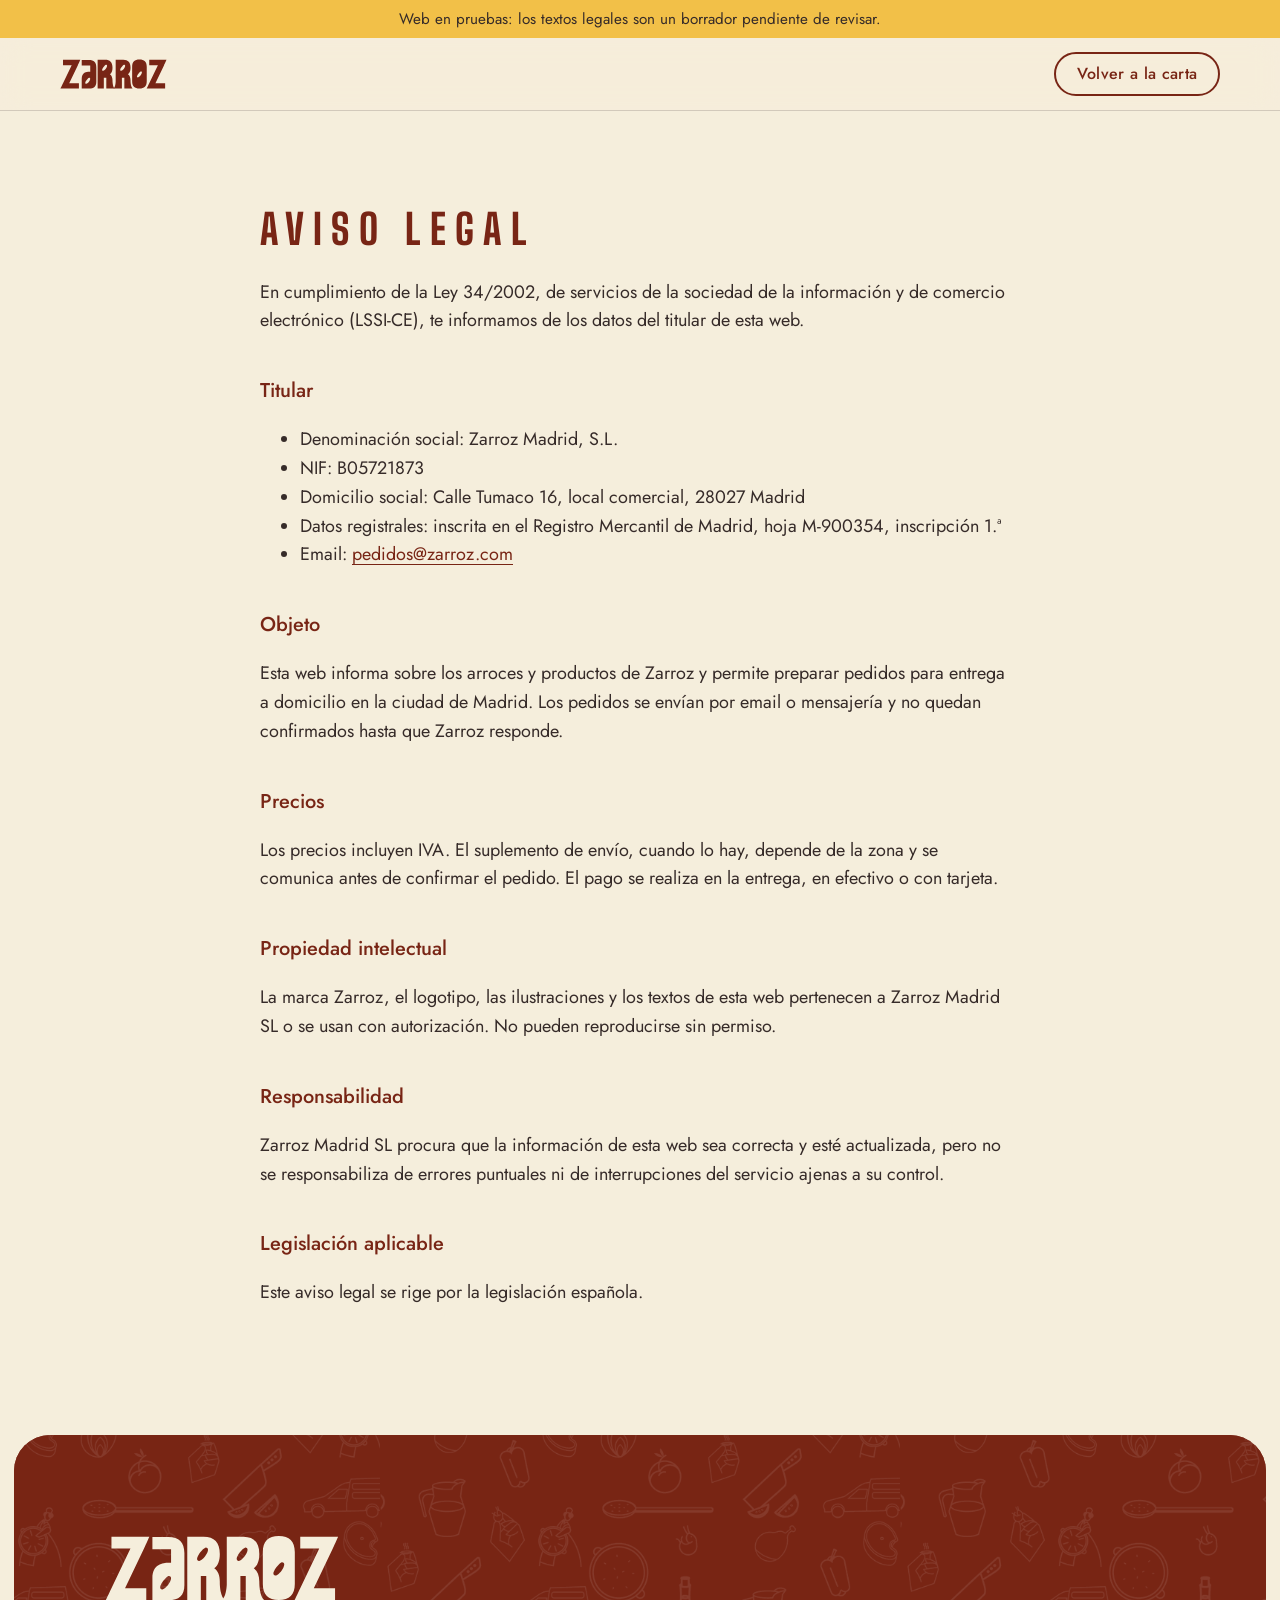
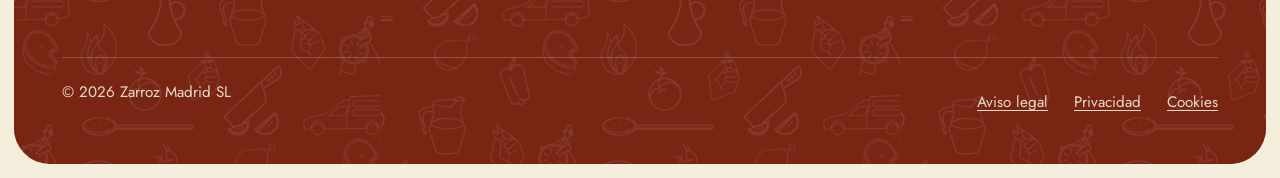
==== aviso-legal.html @ e6d09525 "Carta: pestañas en dos filas en el móvil y sugerencia de entrantes y vinos en el pedido Co-Authored-" ====
<!doctype html>
<html lang="es">
<head>
  <meta charset="utf-8">
  <meta name="viewport" content="width=device-width, initial-scale=1, viewport-fit=cover">
  <title>Aviso legal · Zarroz</title>
  <meta name="robots" content="noindex, nofollow">
  <link rel="icon" href="assets/img/favicon.svg" type="image/svg+xml">
  <link rel="stylesheet" href="assets/css/styles.css?v=67">
</head>
<body>
  <div class="aviso-pruebas" data-pruebas hidden>Web en pruebas: los textos legales son un borrador pendiente de revisar.</div>
  <header class="cabecera">
    <div class="contenedor cabecera__fila">
      <a class="cabecera__logo" href="index.html" aria-label="Zarroz, inicio"><img src="assets/img/logo-rojo.svg" alt="Zarroz" width="132" height="37"></a>
      <nav class="menu" aria-label="Principal"><a class="boton boton--borde" href="index.html#carta">Volver a la carta</a></nav>
    </div>
  </header>
  <main class="legal"><div class="contenedor">
    <h1 class="titulo">Aviso legal</h1>

    <p>En cumplimiento de la Ley 34/2002, de servicios de la sociedad de la información y de comercio electrónico (LSSI-CE), te informamos de los datos del titular de esta web.</p>
    <h2>Titular</h2>
    <ul>
      <li>Denominación social: Zarroz Madrid, S.L.</li>
      <li>NIF: B05721873</li>
      <li>Domicilio social: Calle Tumaco 16, local comercial, 28027 Madrid</li>
      <li>Datos registrales: inscrita en el Registro Mercantil de Madrid, hoja M-900354, inscripción 1.ª</li>
      <li>Email: <a href="mailto:pedidos@zarroz.com" data-email>pedidos@zarroz.com</a></li>
    </ul>
    <h2>Objeto</h2>
    <p>Esta web informa sobre los arroces y productos de Zarroz y permite preparar pedidos para entrega a domicilio en la ciudad de Madrid. Los pedidos se envían por email o mensajería y no quedan confirmados hasta que Zarroz responde.</p>
    <h2>Precios</h2>
    <p>Los precios incluyen IVA. El suplemento de envío, cuando lo hay, depende de la zona y se comunica antes de confirmar el pedido. El pago se realiza en la entrega, en efectivo o con tarjeta.</p>
    <h2>Propiedad intelectual</h2>
    <p>La marca Zarroz, el logotipo, las ilustraciones y los textos de esta web pertenecen a Zarroz Madrid SL o se usan con autorización. No pueden reproducirse sin permiso.</p>
    <h2>Responsabilidad</h2>
    <p>Zarroz Madrid SL procura que la información de esta web sea correcta y esté actualizada, pero no se responsabiliza de errores puntuales ni de interrupciones del servicio ajenas a su control.</p>
    <h2>Legislación aplicable</h2>
    <p>Este aviso legal se rige por la legislación española.</p>
  </div></main>
  <footer class="pie">
    <div class="contenedor">
      <img class="pie__logo" src="assets/img/logo-crema.svg" alt="Zarroz" width="240" height="66">
      <div class="pie__legal">
        <p>© <span data-anio>2026</span> Zarroz Madrid SL</p>
        <a href="aviso-legal.html">Aviso legal</a>
        <a href="privacidad.html">Privacidad</a>
        <a href="cookies.html">Cookies</a>
      </div>
    </div>
  </footer>
  <script src="assets/js/config.js?v=67"></script>
  <script src="assets/js/app.js?v=67"></script>
</body>
</html>
---- assets/css/styles.css ----
/* =========================================================
   ZARROZ · estilos
   Colores y tipografías según la guía de marca.
   ========================================================= */

/* Tipografías (gratuitas, licencia OFL, alojadas en la propia web).
   Cuando tengas licencia web de Guaro y Futura PT, sube los .woff2
   a /assets/fonts y cambia las variables --f-titulos y --f-texto. */
@font-face {
  font-family: "Jost";
  src: url("../fonts/jost-latin-400-normal.woff2") format("woff2");
  font-weight: 400; font-style: normal; font-display: swap;
}
@font-face {
  font-family: "Jost";
  src: url("../fonts/jost-latin-500-normal.woff2") format("woff2");
  font-weight: 500; font-style: normal; font-display: swap;
}
@font-face {
  font-family: "Big Shoulders Display";
  src: url("../fonts/big-shoulders-display-latin-800-normal.woff2") format("woff2");
  font-weight: 800; font-style: normal; font-display: swap;
}

:root {
  --crema: #f5eedc;
  --crema-2: #ece2c6;
  --teja: #782515;
  --teja-osc: #5c1a0e;
  --mostaza: #f2c048;
  --marron: #362b29;
  --texto: #362b29;
  --texto-suave: #5a4641;
  --linea: rgba(54, 43, 41, .18);

  --f-titulos: "Big Shoulders Display", "Arial Narrow", "Helvetica Neue", Arial, sans-serif;
  --f-texto: "Jost", "Futura PT", Futura, "Century Gothic", "Trebuchet MS", sans-serif;

  --ancho: 1160px;
  --pad: clamp(20px, 5vw, 48px);
  --radio: 14px;

  color-scheme: light;
  box-sizing: border-box;
  padding-top: env(safe-area-inset-top, 0px);
}
*, *::before, *::after { box-sizing: inherit; }

html { scroll-behavior: smooth; scroll-padding-top: 84px; -webkit-text-size-adjust: 100%; }
@media (prefers-reduced-motion: reduce) { html { scroll-behavior: auto; } }

body {
  margin: 0;
  background: var(--crema);
  color: var(--texto);
  font-family: var(--f-texto);
  font-size: 1.125rem;
  line-height: 1.6;
  -webkit-font-smoothing: antialiased;
}
img, svg { max-width: 100%; display: block; }
a { color: var(--teja); text-underline-offset: .2em; }
a:hover { color: var(--teja-osc); }
:focus-visible { outline: 3px solid var(--mostaza); outline-offset: 3px; border-radius: 4px; }

.contenedor { width: min(100% - 2 * var(--pad), var(--ancho)); margin-inline: auto; }
.sr-only { position: absolute; width: 1px; height: 1px; overflow: hidden; clip: rect(0 0 0 0); white-space: nowrap; }

/* ---------- Títulos: estilo de marca (mayúsculas muy espaciadas) ---------- */
.titulo {
  font-family: var(--f-titulos);
  font-weight: 800;
  text-transform: uppercase;
  letter-spacing: .22em;
  line-height: 1.1;
  color: var(--teja);
  margin: 0 0 .6em;
  font-size: clamp(2rem, 4.6vw, 3.4rem);
  margin-right: -.22em; /* compensa el espaciado final */
}
.titulo--peq { font-size: clamp(1.35rem, 2.4vw, 1.75rem); letter-spacing: .16em; }
.entradilla { font-size: clamp(1.15rem, 1.8vw, 1.3rem); max-width: 56ch; color: var(--texto); margin: 0 0 1.5em; }

/* ---------- Ilustraciones de marca (se colorean con CSS) ---------- */
.ilu {
  display: block;
  aspect-ratio: 1;
  background-color: currentColor;
  -webkit-mask-position: center; mask-position: center;
  -webkit-mask-size: contain; mask-size: contain;
  -webkit-mask-repeat: no-repeat; mask-repeat: no-repeat;
}

/* ---------- Botones ---------- */
.boton {
  display: inline-flex; align-items: center; justify-content: center; gap: .5em;
  min-height: 52px; padding: .7em 1.6em;
  border-radius: 999px; border: 2px solid var(--teja);
  background: var(--teja); color: var(--crema);
  font: 500 1.05rem/1.2 var(--f-texto); letter-spacing: .02em;
  text-decoration: none; cursor: pointer;
  transition: background-color .15s, color .15s, border-color .15s;
}
.boton:hover { background: var(--teja-osc); border-color: var(--teja-osc); color: var(--crema); }
.boton--borde { background: transparent; color: var(--teja); }
.boton--borde:hover { background: var(--teja); color: var(--crema); }
.boton--mostaza { background: var(--mostaza); border-color: var(--mostaza); color: var(--marron); }
.boton--mostaza:hover { background: #f6cf6e; border-color: #f6cf6e; color: var(--marron); }
.boton .ilu { width: 22px; flex: none; color: currentColor; }
.boton--wa { background: #1f7a4d; border-color: #1f7a4d; color: #fff; }
.boton--wa:hover { background: #17603c; border-color: #17603c; color: #fff; }
.boton[disabled] { opacity: .45; cursor: not-allowed; }

/* ---------- Aviso de pruebas ---------- */
.aviso-pruebas {
  background: var(--mostaza); color: var(--marron);
  text-align: center; font-size: .95rem; padding: .45em var(--pad);
}

/* ---------- Cabecera ---------- */
.cabecera {
  position: sticky; top: env(safe-area-inset-top, 0px); z-index: 30;
  background: rgba(245, 238, 220, .72);
  -webkit-backdrop-filter: blur(14px) saturate(1.3); backdrop-filter: blur(14px) saturate(1.3);
  border-bottom: 1px solid var(--linea);
}
body::before {
  content: ""; position: fixed; inset: 0 0 auto; height: env(safe-area-inset-top, 0px);
  z-index: 31; background: var(--crema);
}
.cabecera__fila { display: flex; align-items: center; gap: 24px; min-height: 72px; position: relative; }
.cabecera__logo img { height: 30px; width: auto; }
.menu { margin-left: auto; display: flex; align-items: center; gap: clamp(14px, 2.2vw, 30px); }
.menu a:not(.boton) { color: var(--texto); text-decoration: none; font-weight: 500; font-size: 1rem; }
.menu a:not(.boton):hover { color: var(--teja); }
.menu .boton { min-height: 44px; padding: .5em 1.3em; font-size: 1rem; }
.menu__abrir { display: none; }

@media (max-width: 860px) {
  .menu__enlaces { display: none; }
  .menu__enlaces.abierto {
    display: flex; flex-direction: column; gap: 4px;
    position: absolute; top: 100%; left: 0; right: 0;
    background: var(--crema); border-bottom: 1px solid var(--linea);
    padding: 12px var(--pad) 20px;
  }
  .menu__enlaces.abierto a { padding: .55em 0; font-size: 1.15rem; }
  .menu__abrir {
    display: inline-flex; align-items: center; justify-content: center;
    width: 44px; height: 44px; border: 0; background: none; color: var(--teja); cursor: pointer; padding: 0;
  }
}
@media (min-width: 861px) {
  .menu__enlaces {
    display: flex; gap: clamp(20px, 3vw, 40px);
    position: absolute; left: 50%; top: 50%; transform: translate(-50%, -50%);
  }
}

/* ---------- Portada: la Albufera ---------- */
.portada {
  position: relative; overflow: hidden; text-align: center;
  display: grid; place-items: center;
  min-height: min(88svh, 820px);
  padding: clamp(72px, 12vw, 140px) 0 clamp(64px, 10vw, 120px);
  background: var(--marron) url("../img/albufera-vertical.jpg") center 58% / cover;
}
@media (min-width: 760px) { .portada { background-image: url("../img/albufera-horizontal.jpg"); background-position: center 40%; } }
.portada::before {
  content: ""; position: absolute; inset: 0;
  background:
    radial-gradient(ellipse 60% 55% at 50% 48%, rgba(54, 43, 41, .55), rgba(54, 43, 41, 0) 75%),
    linear-gradient(rgba(54, 43, 41, .25), rgba(54, 43, 41, .45));
}
.portada > * { position: relative; }
.portada__logo { width: min(620px, 84vw); margin: 0 auto clamp(26px, 4vw, 40px); filter: drop-shadow(0 2px 18px rgba(54, 43, 41, .45)); }
.portada__texto {
  font-size: clamp(1.15rem, 2vw, 1.4rem); max-width: 34ch; margin: 0 auto 1.8em;
  color: var(--crema); font-weight: 500; text-shadow: 0 1px 12px rgba(54, 43, 41, .6);
}
@media (max-width: 560px) { .portada__texto { font-size: 1.08rem; max-width: none; text-wrap: balance; letter-spacing: -.005em; } }
.portada__acciones { display: flex; flex-wrap: wrap; gap: 14px; justify-content: center; }
.portada__acciones .boton { font-size: .8em; min-height: 42px; }
.portada__llamar { margin: 1.2em 0 0; color: var(--crema); font-size: 1.05rem; text-shadow: 0 1px 10px rgba(54, 43, 41, .7); }
.portada__llamar a { color: var(--crema); font-weight: 500; }
.portada__llamar a:hover { color: var(--mostaza); }

/* ---------- Secciones ---------- */
.seccion { padding: clamp(56px, 7vw, 88px) 0; }
.seccion--crema2 { background: var(--crema-2); }

/* Anfitrión */
.anfitrion { display: grid; gap: clamp(32px, 6vw, 72px); }
.anfitrion__cita {
  font-size: clamp(1.4rem, 2.6vw, 1.9rem); line-height: 1.4; color: var(--teja);
  max-width: 30ch; margin: 0;
}
.claves { list-style: none; margin: 0; padding: 0; display: grid; gap: 28px 40px; grid-template-columns: repeat(auto-fit, minmax(210px, 1fr)); }
.claves li { display: grid; grid-template-columns: 64px 1fr; gap: 16px; align-items: start; }
.claves .ilu { width: 64px; color: var(--teja); }
.claves h3 { margin: 0 0 .2em; font-size: 1.15rem; font-weight: 500; }
.claves p { margin: 0; color: var(--texto-suave); font-size: 1.02rem; }
@media (min-width: 900px) { .anfitrion { grid-template-columns: 5fr 7fr; align-items: center; } }

/* Cómo funciona (es una secuencia real: pasos numerados) */
.pasos { list-style: none; margin: 0; padding: 0; display: grid; gap: 40px 32px; grid-template-columns: repeat(auto-fit, minmax(220px, 1fr)); counter-reset: paso; }
.pasos li { counter-increment: paso; }
.pasos .ilu { width: 96px; color: var(--teja); margin-bottom: 18px; }
.pasos h3 { margin: 0 0 .35em; font-size: 1.2rem; font-weight: 500; display: flex; gap: .55em; align-items: baseline; }
.pasos h3::before {
  content: counter(paso);
  font-family: var(--f-titulos); font-weight: 800; font-size: 1.7rem; line-height: 1; color: var(--teja);
}
.pasos p { margin: 0; color: var(--texto-suave); font-size: 1.02rem; }

/* ---------- Carta + pedido ---------- */
.carta { display: grid; gap: 40px; align-items: start; }
.carta > * { min-width: 0; }
@media (min-width: 1000px) { .carta { grid-template-columns: minmax(0, 1fr) 380px; gap: 56px; } }
.carta__precio {
  display: inline-block; margin: -.4em 0 .9em; padding: .45em 1em; border-radius: 999px;
  background: var(--mostaza); color: var(--marron); font-weight: 500; font-size: 1.02rem;
}
.carta__precio strong { font-weight: 700; }
.carta__nota { color: var(--texto-suave); margin: 0 0 1.6em; max-width: 60ch; }
.carta__grupo + .carta__grupo { margin-top: 56px; }
.carta__grupo { scroll-margin-top: 150px; }
.carta__cabecera { display: flex; align-items: center; gap: 14px; margin-bottom: .2em; }
.carta__cabecera .ilu { width: 56px; flex: none; color: var(--teja); }
.carta__cabecera .titulo { margin: 0; }

/* Pestañas fijas de la carta */
.carta__pestanas {
  position: sticky; top: 72px; z-index: 20;
  display: flex; gap: 8px; overflow-x: auto; scrollbar-width: none;
  margin: 0 calc(-1 * var(--pad)) 32px; padding: 10px var(--pad);
  background: rgba(245, 238, 220, .96); -webkit-backdrop-filter: blur(8px); backdrop-filter: blur(8px);
  border-bottom: 1px solid var(--linea);
}
.carta__pestanas::-webkit-scrollbar { display: none; }
.carta__pestanas a {
  flex: none; padding: .45em 1.05em; border-radius: 999px; border: 1.5px solid var(--teja);
  color: var(--teja); text-decoration: none; font-weight: 500; font-size: .98rem; white-space: nowrap;
}
.carta__pestanas a:hover { background: var(--crema-2); }
.carta__pestanas a.activa { background: var(--teja); color: var(--crema); }
@media (min-width: 1000px) { .carta__pestanas { margin-left: 0; margin-right: 0; padding-left: 0; padding-right: 0; } }

.plato__etiqueta {
  display: inline-block; margin-bottom: 4px; padding: .12em .65em; border-radius: 999px;
  background: var(--teja); color: var(--crema); font-size: .78rem; font-weight: 500; letter-spacing: .04em; text-transform: uppercase;
}

.platos { list-style: none; margin: 0; padding: 0; border-top: 1px solid var(--linea); }
.plato {
  display: grid; grid-template-columns: 1fr auto; gap: 8px 20px; align-items: center;
  padding: 18px 0; border-bottom: 1px solid var(--linea);
}
.plato__cuerpo { display: flex; align-items: center; gap: 16px; }
.plato__icono { flex: none; width: 54px; color: var(--teja); }
.plato__nombre { margin: 0; font-size: 1.1rem; font-weight: 500; line-height: 1.35; }
.plato__info { margin: 2px 0 0; color: var(--texto-suave); font-size: 1.02rem; }
.plato__opciones { display: flex; flex-wrap: wrap; gap: 10px 22px; justify-content: flex-end; }
.opcion { display: flex; align-items: center; gap: 10px; }
.opcion__etiqueta { font-size: .95rem; color: var(--texto-suave); white-space: nowrap; }

.contador { display: inline-flex; align-items: center; border: 1.2px solid var(--teja); border-radius: 999px; background: #fbf7ec; }
.contador button {
  width: 30px; height: 30px; border: 0; background: none; color: var(--teja);
  font: 500 1.1rem/1 var(--f-texto); cursor: pointer; border-radius: 999px;
}
.contador button:hover:not([disabled]) { background: var(--crema-2); }
.contador button[disabled] { opacity: .3; cursor: default; }
.contador output { min-width: 2ch; text-align: center; font-weight: 500; font-size: .92rem; font-variant-numeric: tabular-nums; }
.plato.activo .contador { background: var(--teja); }
.plato.activo .contador button, .plato.activo .contador output { color: var(--crema); }
.plato.activo .contador button:hover:not([disabled]) { background: var(--teja-osc); }
.opcion.activa .contador { background: var(--teja); }
.opcion.activa .contador button, .opcion.activa .contador output { color: var(--crema); }

@media (max-width: 560px) {
  /* Compacto: el contador a la derecha del nombre; solo baja si hay varios tamaños */
  .plato { gap: 6px 12px; padding: 14px 0; }
  .plato__nombre { font-size: 1.05rem; }
  .plato__cuerpo { gap: 12px; }
  .plato__icono { width: 42px; }
  .plato__info { font-size: .98rem; }
  .plato:has(.opcion + .opcion) { grid-template-columns: 1fr; }
  .plato:has(.opcion + .opcion) .plato__opciones { justify-content: flex-start; }
  .contador button { width: 32px; height: 32px; }
  .carta__grupo + .carta__grupo { margin-top: 40px; }
}

/* Panel del pedido */
.pedido {
  background: #fbf7ec; border: 1.5px solid var(--teja); border-radius: var(--radio);
  padding: 26px 24px 24px;
}
@media (min-width: 1000px) { .pedido { position: sticky; top: 96px; max-height: calc(100vh - 116px); overflow: auto; } }
.pedido__titulo { margin-bottom: .8em; }
.pedido__llamar {
  display: grid; grid-template-columns: 40px 1fr; gap: 12px; align-items: center;
  background: var(--mostaza); color: var(--marron); text-decoration: none;
  border-radius: 12px; padding: 12px 14px; margin: 0 0 20px; font-size: .98rem; line-height: 1.3;
}
.pedido__llamar:hover { background: #f6cf6e; color: var(--marron); }
.pedido__llamar .ilu { width: 28px; justify-self: center; color: var(--marron); }
.pedido__llamar strong { display: block; font-weight: 500; font-size: 1.12rem; }
.pedido__vacio { color: var(--texto-suave); margin: 0 0 1em; font-size: 1rem; }
.pedido__lineas { list-style: none; margin: 0 0 14px; padding: 0; font-size: 1rem; }
.pedido__lineas li { display: flex; justify-content: space-between; gap: 12px; padding: 6px 0; border-bottom: 1px dashed var(--linea); }
.pedido__lineas span:last-child { white-space: nowrap; font-variant-numeric: tabular-nums; }
.pedido__total { display: flex; justify-content: space-between; font-weight: 500; font-size: 1.15rem; margin: 8px 0 4px; }
.pedido__subtotal { display: flex; justify-content: space-between; font-size: .98rem; color: var(--texto-suave); margin: 4px 0 0; }
.pedido__envio { font-size: .95rem; color: var(--texto-suave); margin: 0 0 20px; }
.pedido__continuar { margin: 0 0 4px; }
.pedido__continuar .boton { width: 100%; }
#pedido-form { scroll-margin-top: 110px; }
.campo__aviso { font-size: .88rem; margin: 2px 0 0; color: var(--texto-suave); }
.campo__aviso:empty { display: none; }
.campo__aviso--ok { color: #2e6b2f; font-weight: 500; }
.campo__aviso--no { color: #b3261e; }

.campos { display: grid; gap: 14px; grid-template-columns: 1fr 1fr; }
.campo { display: grid; gap: 4px; grid-column: span 2; align-content: start; }
.campo--medio { grid-column: span 1; }
.campo label { font-size: .92rem; font-weight: 500; }
.campo input, .campo select, .campo textarea {
  width: 100%; font: 400 1rem/1.4 var(--f-texto); color: var(--texto);
  background: var(--crema); border: 1.5px solid var(--linea); border-radius: 10px;
  padding: .65em .8em; min-height: 46px;
}
.campo textarea { min-height: 76px; resize: vertical; }
.campo input:focus, .campo select:focus, .campo textarea:focus { outline: none; border-color: var(--teja); box-shadow: 0 0 0 3px rgba(242, 192, 72, .55); }
.campo input[aria-invalid="true"], .campo select[aria-invalid="true"] { border-color: #b3261e; }

.pedido__error { color: #b3261e; font-size: .95rem; margin: 12px 0 0; }
.pedido__acciones { display: grid; gap: 10px; margin-top: 18px; }
.pedido__acciones .boton { width: 100%; }
.pedido__ayuda { font-size: .92rem; color: var(--texto-suave); margin: 14px 0 0; }
.pedido__ok {
  background: var(--crema-2); border-radius: 10px; padding: 14px 16px; margin-top: 16px; font-size: .98rem;
}
.pedido__ok p { margin: 0 0 .5em; }
.pedido__ok p:last-child { margin: 0; }


/* ---------- Grupos ---------- */
.grupos { background: var(--marron); color: var(--crema); position: relative; overflow: hidden; }
.grupos .titulo { color: var(--mostaza); }
.grupos__fila { display: grid; gap: 40px; align-items: center; }
@media (min-width: 860px) { .grupos__fila { grid-template-columns: 7fr 4fr; } }
.grupos p { max-width: 52ch; }
.grupos__datos { list-style: none; padding: 0; margin: 28px 0 34px; display: flex; flex-wrap: wrap; gap: 14px 40px; }
.grupos__datos li { display: grid; }
.grupos__datos strong { font-family: var(--f-titulos); font-weight: 800; font-size: 2.6rem; line-height: 1; color: var(--mostaza); letter-spacing: .06em; }
.grupos__datos span { font-size: 1rem; opacity: .85; }
.grupos__datos strong span { font-size: inherit; opacity: 1; }
.grupos__fila > .ilu { width: min(320px, 70vw); color: var(--crema); justify-self: center; }

/* ---------- Eventos ---------- */
.boton--borde-claro { background: transparent; border-color: var(--crema); color: var(--crema); }
.boton--borde-claro:hover { background: var(--crema); color: var(--marron); }
.eventos__acciones { display: flex; flex-wrap: wrap; gap: 12px; }
.eventos__nota { font-size: .92rem; opacity: .8; margin: 12px 0 0; }
.eventos__sub { font-family: var(--f-titulos); font-weight: 800; text-transform: uppercase; letter-spacing: .06em; color: var(--mostaza); font-size: 1.6rem; margin: 64px 0 20px; }
.eventos h4 { font-size: 1.1rem; font-weight: 500; margin: 0 0 6px; color: var(--crema); }
.eventos li p { margin: 0; opacity: .85; }
.formatos { list-style: none; padding: 0; margin: 0; display: grid; gap: 16px; }
@media (min-width: 760px) { .formatos { grid-template-columns: repeat(3, 1fr); } }
.formatos li { border: 1.5px solid rgba(245, 238, 220, .25); border-radius: var(--radio); padding: 22px; }
.formatos .ilu { width: 52px; color: var(--mostaza); justify-self: start; display: block; margin-bottom: 14px; }
.ev-pasos { list-style: none; padding: 0; margin: 0; display: grid; gap: 20px; counter-reset: paso; }
@media (min-width: 760px) { .ev-pasos { grid-template-columns: repeat(4, 1fr); } }
.ev-pasos li { counter-increment: paso; border-top: 1.5px solid rgba(245, 238, 220, .25); padding-top: 14px; }
.ev-pasos li::before { content: "0" counter(paso); display: block; font-family: var(--f-titulos); font-weight: 800; font-size: 1.8rem; color: var(--mostaza); margin-bottom: 6px; }
.ev-form { max-width: 900px; }
.ev-form .campo label { color: var(--crema); }
.ev-form select {
  width: 100%; font: 400 1rem/1.4 var(--f-texto); color: var(--texto);
  background: var(--crema); border: 1.5px solid var(--linea); border-radius: 10px; padding: .65em .8em; min-height: 46px;
}
.ev-form .casilla { display: flex; gap: 10px; align-items: center; font-size: .98rem; }
.ev-form .casilla input { width: 20px; height: 20px; min-height: 0; accent-color: var(--mostaza); }
.ev-form .eventos__acciones { margin-top: 20px; }
.ev-form .pedido__error { color: #ffb4a8; }
.ev-form .pedido__ok { color: var(--texto); }
@media (max-width: 559px) { .ev-form .campo--medio { grid-column: span 2; } }

/* ---------- Historia: bloque de marca (como el packaging) ---------- */
.historia {
  position: relative; overflow: hidden; color: var(--crema);
  background: var(--teja) url("../img/patron-arroz-blanco.png") center / 420px;
  padding: clamp(44px, 5.5vw, 72px) 0;
}
/* En pantalla ancha: frase e isotipo a la izquierda, texto a la derecha */
@media (min-width: 900px) {
  .historia__rejilla { display: grid; grid-template-columns: 1.05fr 1fr; gap: clamp(40px, 5vw, 80px); align-items: center; }
  .historia__rejilla .historia__cabecera { margin-bottom: 0; gap: 32px; }
  .historia__rejilla .historia__frase { font-size: clamp(2.6rem, 4.2vw, 4rem); }
  .historia__rejilla .historia__isotipo { width: clamp(100px, 9vw, 140px); }
  .historia__rejilla .historia__texto p:last-child { margin-bottom: 0; }
}
.historia::before { content: ""; position: absolute; inset: 0; background: rgba(120, 37, 21, .86); }
.historia > * { position: relative; }
.historia__titulo {
  font: 500 1.1rem/1.3 var(--f-texto); color: var(--mostaza); margin: 0 0 1.2em;
}
.historia__cabecera { display: grid; gap: 24px; align-items: center; margin-bottom: clamp(32px, 6vw, 64px); }
@media (min-width: 640px) { .historia__cabecera { grid-template-columns: 1fr auto; gap: clamp(32px, 5vw, 64px); } }
.historia__frase {
  margin: 0; font-family: var(--f-titulos); font-weight: 800; text-transform: uppercase;
  font-size: clamp(2.6rem, 7.4vw, 6.2rem); line-height: .98; letter-spacing: .04em; color: var(--crema);
  max-width: 13ch; text-wrap: balance;
}
.historia__isotipo { width: clamp(100px, 22vw, 280px); color: var(--mostaza); justify-self: start; aspect-ratio: 836 / 850; }
/* Isotipo y paellera con socarrat: en fila en el móvil, en columna a la derecha de la frase en pantalla ancha */
.historia__iconos { display: flex; gap: 16px; align-items: center; justify-self: start; }
.historia__iconos .historia__isotipo { width: clamp(90px, 22vw, 140px); }
@media (min-width: 640px) { .historia__iconos { flex-direction: column; justify-self: end; } }
.historia__cuerpo { display: grid; gap: clamp(40px, 6vw, 80px); border-top: 1px solid rgba(245, 238, 220, .3); padding-top: clamp(36px, 5vw, 56px); }
@media (min-width: 900px) { .historia__cuerpo { grid-template-columns: 1.1fr 1fr; } }
.historia__texto p { margin: 0 0 1em; max-width: 58ch; }
.historia__poema { font-size: clamp(1.2rem, 2vw, 1.4rem); line-height: 1.5; color: var(--mostaza); margin-top: 1.4em !important; }
.historia__sub {
  font-family: var(--f-titulos); font-weight: 800; text-transform: uppercase; letter-spacing: .18em;
  font-size: 1.5rem; color: var(--crema); margin: 0 0 1em;
}
.ritual { list-style: none; padding: 0; margin: 0; display: grid; gap: 24px; counter-reset: ritual; }
.ritual li { counter-increment: ritual; display: grid; grid-template-columns: 48px 1fr; gap: 16px; }
.ritual li::before {
  content: counter(ritual); width: 48px; height: 48px; border-radius: 50%;
  display: grid; place-items: center; background: var(--mostaza); color: var(--marron);
  font: 800 1.4rem/1 var(--f-titulos);
}
.ritual h4 { margin: 0; font-size: 1.15rem; font-weight: 500; }
.ritual p { margin: .15em 0 0; opacity: .85; font-size: 1.02rem; }

/* ---------- Preguntas ---------- */
.preguntas > * { max-width: 820px; }
.preguntas details { border-bottom: 1px solid var(--linea); }
.preguntas details:first-of-type { border-top: 1px solid var(--linea); }
.preguntas summary {
  cursor: pointer; list-style: none; padding: 20px 40px 20px 0; position: relative;
  font-weight: 500; font-size: 1.12rem;
}
.preguntas summary::-webkit-details-marker { display: none; }
.preguntas summary::after {
  content: "+"; position: absolute; right: 4px; top: 50%; transform: translateY(-50%);
  font-size: 1.6rem; color: var(--teja); line-height: 1;
}
.preguntas details[open] summary::after { content: "–"; }
.preguntas details p { margin: 0 0 20px; color: var(--texto-suave); max-width: 64ch; }

/* ---------- Pie ---------- */
.pie {
  background: var(--teja) url("../img/patron-ilustraciones-blanco.png") center / 520px;
  color: var(--crema); position: relative;
  padding: clamp(64px, 9vw, 100px) 0 calc(40px + env(safe-area-inset-bottom, 0px));
}
.pie::before { content: ""; position: absolute; inset: 0; background: rgba(120, 37, 21, .9); }
.pie > * { position: relative; }
.pie a { color: var(--crema); }
.pie a:hover { color: var(--mostaza); }
.pie__arriba { display: grid; gap: 40px; }
@media (min-width: 860px) { .pie__arriba { grid-template-columns: 1.2fr 1fr 1fr; } }
.pie__logo { width: min(320px, 80%); }
.redes { margin-top: 28px; }
.redes__enlace { display: inline-flex; align-items: center; gap: 10px; font-size: 1.05rem; }
.redes__enlace .ilu { width: 30px; color: currentColor; }
.pie h2 { font: 500 1.05rem/1.3 var(--f-texto); margin: 0 0 .8em; color: var(--mostaza); }
.pie ul { list-style: none; margin: 0; padding: 0; display: grid; gap: .45em; }
.pie__legal {
  margin-top: 56px; padding-top: 22px; border-top: 1px solid rgba(245, 238, 220, .25);
  display: flex; flex-wrap: wrap; gap: 10px 26px; font-size: .95rem; opacity: .9;
}
.pie__legal p { margin: 0; margin-right: auto; }

/* Elementos que dependen de datos aún no disponibles */
[hidden] { display: none !important; }

/* ---------- Páginas legales ---------- */
.legal { padding: clamp(48px, 8vw, 96px) 0; }
.legal .contenedor { max-width: 760px; }
.legal h1 { font-size: clamp(1.8rem, 4vw, 2.6rem); }
.legal h2 { font-size: 1.25rem; font-weight: 500; margin: 2em 0 .5em; color: var(--teja); }
.legal p, .legal li { max-width: 68ch; }
.pendiente { background: var(--mostaza); padding: 0 .3em; border-radius: 3px; }


/* Eventos: escena de mesa compartida (paella en el centro, manos alrededor) */
.mesa { position: relative; width: min(340px, 78vw); aspect-ratio: 1; justify-self: center; color: var(--crema); }
.mesa .ilu { position: absolute; }
.mesa__paella { width: 54%; left: 23%; top: 23%; }
.mesa__mano { width: 30%; }
.mesa__mano--1 { left: -0.5%; top: 14.5%; transform: rotate(120deg); }
.mesa__mano--2 { left: 70.5%; top: 14.5%; transform: rotate(240deg); }
.mesa__mano--3 { left: 35%; top: 76%; }

/* Eventos: cabecera con frase de marca */
.eventos__antetitulo { font: 500 1.1rem/1.3 var(--f-texto); color: var(--mostaza); margin: 0 0 .8em; letter-spacing: .02em; }
.eventos__frase {
  margin: 0 0 .5em; font-family: var(--f-titulos); font-weight: 800; text-transform: uppercase;
  font-size: clamp(2.6rem, 6vw, 4.8rem); line-height: .98; letter-spacing: .04em; color: var(--crema);
  max-width: 12ch; text-wrap: balance;
}
.grupos p.eventos__intro { font-size: clamp(1.1rem, 1.6vw, 1.25rem); max-width: 44ch; margin: 0 0 1.4em; }
.eventos__ventajas { list-style: none; padding: 0; margin: 0 0 2em; display: grid; gap: .55em; }
.eventos__ventajas li { display: flex; gap: .6em; align-items: baseline; font-size: 1.05rem; }
.eventos__ventajas li::before { content: "✓"; color: var(--mostaza); font-weight: 700; }

/* Anfitrión: frase de marca */
.anfitrion__antetitulo { font: 500 1.1rem/1.3 var(--f-texto); color: var(--teja); margin: 0 0 .8em; letter-spacing: .02em; }
.anfitrion__frase {
  margin: 0 0 .5em; font-family: var(--f-titulos); font-weight: 800; text-transform: uppercase;
  font-size: clamp(2.1rem, 4.6vw, 3.6rem); line-height: 1; letter-spacing: .04em; color: var(--teja);
}
.anfitrion__frase span { display: block; }
.anfitrion__texto { margin: 0; font-size: clamp(1.1rem, 1.6vw, 1.25rem); color: var(--texto-suave); max-width: 38ch; }

/* Anfitrión + cómo funciona (una sola sección) */
.sellos { list-style: none; padding: 0; margin: 1.4em 0 0; display: grid; grid-template-columns: repeat(2, max-content); gap: 8px; justify-content: start; }
.sellos li { padding: .35em .9em; border-radius: 999px; background: var(--crema-2); color: var(--teja); font-size: .92rem; font-weight: 500; }
@media (max-width: 420px) { .sellos { grid-template-columns: repeat(2, minmax(0, 1fr)); } .sellos li { font-size: .8rem; text-align: center; } }
.pasos-mini { list-style: none; margin: 0; padding: 0; display: grid; gap: 22px 32px; counter-reset: paso; }
@media (min-width: 600px) { .pasos-mini { grid-template-columns: 1fr 1fr; } }
.pasos-mini li { counter-increment: paso; display: grid; grid-template-columns: 52px 1fr; gap: 14px; align-items: start; }
.pasos-mini .ilu { width: 52px; color: var(--teja); }
.pasos-mini h3 { margin: 0 0 .15em; font-size: 1.12rem; font-weight: 500; display: flex; gap: .45em; align-items: baseline; }
.pasos-mini h3::before { content: counter(paso); font-family: var(--f-titulos); font-weight: 800; font-size: 1.4rem; line-height: 1; color: var(--teja); }
.pasos-mini p { margin: 0; color: var(--texto-suave); font-size: 1.05rem; line-height: 1.5; }
.historia__texto--corto { max-width: 60ch; }
.eventos--resumen .mesa { width: min(260px, 60vw); }
.plato__precio { white-space: nowrap; font-weight: 500; color: var(--texto); }
@media (max-width: 859px) { .eventos--resumen .mesa { display: none; } }

/* Carta filtrada: solo se ve el apartado de la pestaña elegida */
.carta--filtrada .carta__grupo:not(.visible) { display: none; }
.carta--filtrada .carta__grupo + .carta__grupo { margin-top: 0; }
.carta--filtrada .carta__pestanas { position: static; margin-bottom: 24px; }

/* Franja superior con el lema */
.franja-lema {
  background: var(--marron); color: var(--crema); text-align: center;
  font: 500 .92rem/1.2 var(--f-texto); letter-spacing: .08em; text-transform: uppercase; padding: 8px 16px;
}
/* Barra fija del móvil siempre visible: espacio al final de la página */

/* Preguntas: enlace a todas */
.preguntas__todas { margin: 28px 0 0; }

/* Eventos (resumen): dos botones */
.eventos__botones { display: flex; flex-wrap: wrap; gap: 12px; }
.eventos__mas { margin: 16px 0 0; }
.eventos__mas a { color: var(--crema); font-weight: 500; }
.eventos__mas a:hover { color: var(--mostaza); }

/* ---------- Fluidez (inspirado en La Martinuca) ---------- */
/* 1. Bloques oscuros como tarjetas redondeadas con margen */
.portada, .historia, .eventos, .pie {
  margin: 10px; border-radius: 28px; overflow: hidden;
}
@media (min-width: 760px) { .portada, .historia, .eventos, .pie { margin: 14px; border-radius: 36px; } }
.historia, .eventos { margin-top: 0; margin-bottom: 0; }
.historia + .eventos { margin-top: 14px; }

/* 2. Aparición suave al hacer scroll */
.aparece { opacity: 0; transform: translateY(28px); transition: opacity .8s ease, transform .8s cubic-bezier(.2, .7, .2, 1); }
.aparece.visto { opacity: 1; transform: none; }
@media (prefers-reduced-motion: reduce) { .aparece { opacity: 1; transform: none; transition: none; } }

/* 3. Cabecera que se esconde al bajar y vuelve al subir */

/* Portada: foto en SVG para poder mover el agua */
.portada { background-image: none !important; }
.portada > .portada__fondo { position: absolute; inset: 0; width: 100%; height: 100%; z-index: 0; display: block; }
.portada__fondo--h { display: none !important; }
@media (min-width: 760px) { .portada__fondo--v { display: none !important; } .portada__fondo--h { display: block !important; } }
.portada::before { z-index: 1; }
.portada > .contenedor { z-index: 2; }

/* Carta: tipo de anfitrión de cada arroz */
.carta__lema { margin: -.4em 0 .8em; font-size: clamp(1.1rem, 1.8vw, 1.3rem); color: var(--teja); font-weight: 500; max-width: 46ch; }
.plato__anfitrion { margin: 1px 0 0; font-size: .88rem; font-style: italic; color: var(--teja); }

/* ---------- Pedido: mínimo de raciones bajo el contador ---------- */
.opcion--arroz { flex-direction: column; align-items: flex-end; gap: 4px; }
.opcion__min { font-size: .8rem; color: var(--texto-suave); white-space: nowrap; }
.plato.activo .opcion__min { color: var(--teja); font-weight: 500; }
.campo select { appearance: none; background: #fbf7ec url("data:image/svg+xml,%3Csvg xmlns='http://www.w3.org/2000/svg' width='12' height='8'%3E%3Cpath d='M1 1l5 5 5-5' fill='none' stroke='%23782515' stroke-width='1.6'/%3E%3C/svg%3E") no-repeat right 12px center; padding-right: 32px; }

/* ---------- Opiniones ---------- */
.opiniones { padding: clamp(48px, 6vw, 72px) 0 0; }
.opiniones + .seccion { padding-top: clamp(48px, 6vw, 72px); }
.opiniones .titulo { margin-bottom: .8em; }
.opiniones__tira { overflow: hidden; }
.opiniones__lista { list-style: none; margin: 0; padding: 12px 0 4px; display: flex; gap: 18px; width: max-content; animation: redes-cinta 60s linear infinite; }
@media (hover: hover) and (pointer: fine) { .opiniones__tira:hover .opiniones__lista { animation-play-state: paused; } }
/* Con «reducir movimiento» activado se siguen moviendo, pero más despacio */
@media (prefers-reduced-motion: reduce) { .opiniones__lista { animation-duration: 120s !important; } }
.opinion { position: relative; flex: none; width: min(340px, 80vw); background: #fbf7ec; border: 1px solid var(--linea); border-radius: 18px; padding: 18px 20px 16px; }
.opinion blockquote { margin: 0 0 10px; font-size: 1rem; line-height: 1.5; }
.opinion__autor { margin: 0; font-size: .92rem; color: var(--texto-suave); }
.opinion__autor strong { color: var(--teja); font-weight: 500; }
.opinion__ejemplo { position: absolute; top: -10px; right: 16px; background: var(--mostaza); color: var(--marron, #362b29); font-size: .72rem; font-weight: 600; letter-spacing: .06em; text-transform: uppercase; padding: 2px 8px; border-radius: 999px; }

/* ---------- Redes: cinta con el usuario y tira de fotos ---------- */
.redes-tira { padding: clamp(32px, 4vw, 48px) 0; overflow: hidden; }
.redes-tira + .seccion { padding-top: clamp(32px, 4vw, 48px); }
.redes-tira__cinta { display: block; overflow: hidden; color: var(--teja); text-decoration: none; }
.redes-tira__pista { display: inline-flex; align-items: center; gap: 22px; white-space: nowrap; padding-left: 22px;
  font-family: var(--f-titulos); font-weight: 800; font-size: clamp(2rem, 4.4vw, 3.4rem); letter-spacing: .04em;
  animation: redes-cinta 40s linear infinite; }
.redes-tira__pista .ilu { width: .8em; flex: none; }
.redes-tira__fotos { margin-top: clamp(24px, 3vw, 40px); overflow: hidden; }
.redes-tira__pista-fotos { display: flex; align-items: flex-start; gap: 14px; width: max-content; animation: redes-cinta 60s linear infinite; }
/* Las fotos avanzan hacia la derecha (entran por la izquierda) */
.redes-tira__pista-fotos { animation-direction: reverse; }
.redes-tira__pista-fotos img { height: clamp(170px, 18vw, 240px); width: auto; border-radius: 6px; object-fit: cover; }
.redes-tira__hueco { flex: none; display: grid; place-items: center; width: clamp(150px, 15vw, 210px); aspect-ratio: 1; border-radius: 6px; }
.redes-tira__hueco .ilu { width: 70%; }
.redes-tira__hueco--0 { background: var(--teja); color: var(--crema); }
.redes-tira__hueco--1 { background: var(--mostaza); color: var(--teja); aspect-ratio: 4 / 5; }
.redes-tira__hueco--2 { background: #362b29; color: var(--mostaza); }
@keyframes redes-cinta { from { transform: translateX(0); } to { transform: translateX(-50%); } }
@media (prefers-reduced-motion: reduce) { .redes-tira__pista { animation-duration: 80s; } .redes-tira__pista-fotos { animation-duration: 120s; } }
.campo__especial { margin: 8px 0 0; padding: 10px 12px; border-radius: 10px; background: rgba(242, 192, 72, .35); font-size: .92rem; line-height: 1.45; }
.campo__especial a { color: var(--teja); font-weight: 500; }

#cabecera-pedir { white-space: nowrap; }
@media (max-width: 999px) { #carta { scroll-margin-top: -38px; } }

/* Espaciado uniforme entre secciones (~72px de hueco visible en ordenador) */
#como-funciona { padding-top: clamp(32px, 4vw, 40px); }
.opiniones + .seccion { padding-top: clamp(16px, 2vw, 22px); }
.redes-tira + .seccion { padding-top: 0; }
.eventos--resumen { padding-top: clamp(36px, 4vw, 48px); padding-bottom: clamp(44px, 5vw, 64px); }
.eventos__ilu { width: min(300px, 60vw); color: var(--mostaza); justify-self: center; }
@media (max-width: 859px) { .eventos__ilu { width: min(200px, 50vw); } }
.historia { padding-bottom: clamp(56px, 7vw, 96px); }
@media (max-width: 600px) {
  #como-funciona { padding-bottom: 76px; }
  #carta { padding-bottom: 16px; }
}
@media (hover: hover) and (pointer: fine) { .redes-tira__fotos:hover .redes-tira__pista-fotos { animation-play-state: paused; } }

/* Claim bajo el logo (portada y pie) */
.portada__claim { margin: -.6em auto clamp(22px, 3.4vw, 34px); color: var(--crema); font-weight: 500; text-transform: uppercase; letter-spacing: .14em; font-size: clamp(.95rem, 1.7vw, 1.3rem); text-shadow: 0 1px 12px rgba(54, 43, 41, .6); }
.pie__claim { margin: .6em 0 0; color: var(--crema); text-transform: uppercase; letter-spacing: .12em; font-size: .85rem; }
/* Nuestra historia en el móvil: los dos iconos a la derecha de la frase grande, uno sobre otro */
@media (max-width: 639px) {
  .historia__cabecera { grid-template-columns: 1fr auto; gap: 14px; }
  .historia__iconos { flex-direction: column; gap: 10px; justify-self: end; }
  .historia__iconos .historia__isotipo { width: clamp(64px, 20vw, 90px); }
}
@media (max-width: 560px) { .portada__claim { font-size: .8rem; letter-spacing: .08em; } }
@media (max-width: 420px) { .franja-lema { font-size: .72rem; letter-spacing: .06em; white-space: nowrap; } }
.formatos__ilus { display: flex; align-items: flex-end; gap: 10px; margin-bottom: 14px; }
.formatos__ilus .ilu { margin: 0; }

/* =========================================================
   Auditoría móvil (11-11-2026)
   ========================================================= */
/* Portada: una sola foto (picture) que llena el fondo. El agua en movimiento solo se añade en ordenador. */
.portada__fondo img { width: 100%; height: 100%; object-fit: cover; object-position: 50% 50%; }
.portada > .portada__agua { position: absolute; inset: 0; width: 100%; height: 100%; z-index: 0; pointer-events: none; }

/* La franja del lema repite la frase de la portada: en el móvil se quita para que la portada suba */
@media (max-width: 759px) { .franja-lema { display: none; } }

/* Zonas de toque de al menos 44 px (lo que recomienda Apple para el dedo) */
.contador button { width: 40px; height: 40px; }
@media (max-width: 560px) { .contador button { width: 44px; height: 44px; } }
.carta__pestanas a { min-height: 44px; display: inline-flex; align-items: center; }
.portada__llamar a { display: inline-block; padding: 10px 4px; }
.pie ul { gap: 0; }
.pie ul a, .pie__legal a, .redes__enlace { display: inline-flex; align-items: center; min-height: 44px; }

/* Letra mínima legible en el móvil */
.opcion__min { font-size: .86rem; }
@media (max-width: 420px) { .sellos li { font-size: .86rem; } }

/* Eventos en el móvil: la ilustración del cocinero ocupaba media pantalla */
@media (max-width: 859px) { .grupos__fila > .eventos__ilu { width: min(140px, 38vw); } }

/* Pestañas de la carta en el móvil: todas a la vista (dos filas), para que nadie se pierda Entrantes y Vinos */
@media (max-width: 999px) {
  .carta__pestanas { flex-wrap: wrap; overflow-x: visible; gap: 8px; }
  .carta__pestanas a { flex: 1 1 auto; justify-content: center; padding: .4em .9em; }
}
@media (max-width: 599px) {
  /* Móvil: tres por fila, todas del mismo ancho */
  .carta__pestanas { display: grid; grid-template-columns: repeat(3, minmax(0, 1fr)); }
  .carta__pestanas a { padding: .4em .5em; }
}

/* Sugerencia en el pedido: entrantes y vinos */
.pedido__sugerencia { margin: 0 0 18px; padding: 14px 16px; border-radius: 14px; background: var(--crema-2); }
.pedido__sugerencia p { margin: 0 0 10px; font-weight: 500; color: var(--teja); }
.pedido__sugerencia-botones { display: flex; flex-wrap: wrap; gap: 8px; }
.pedido__sugerencia-botones .boton { flex: 1 1 0; min-height: 44px; padding: .5em 1em; }
.carta__pestanas { scroll-margin-top: 84px; }
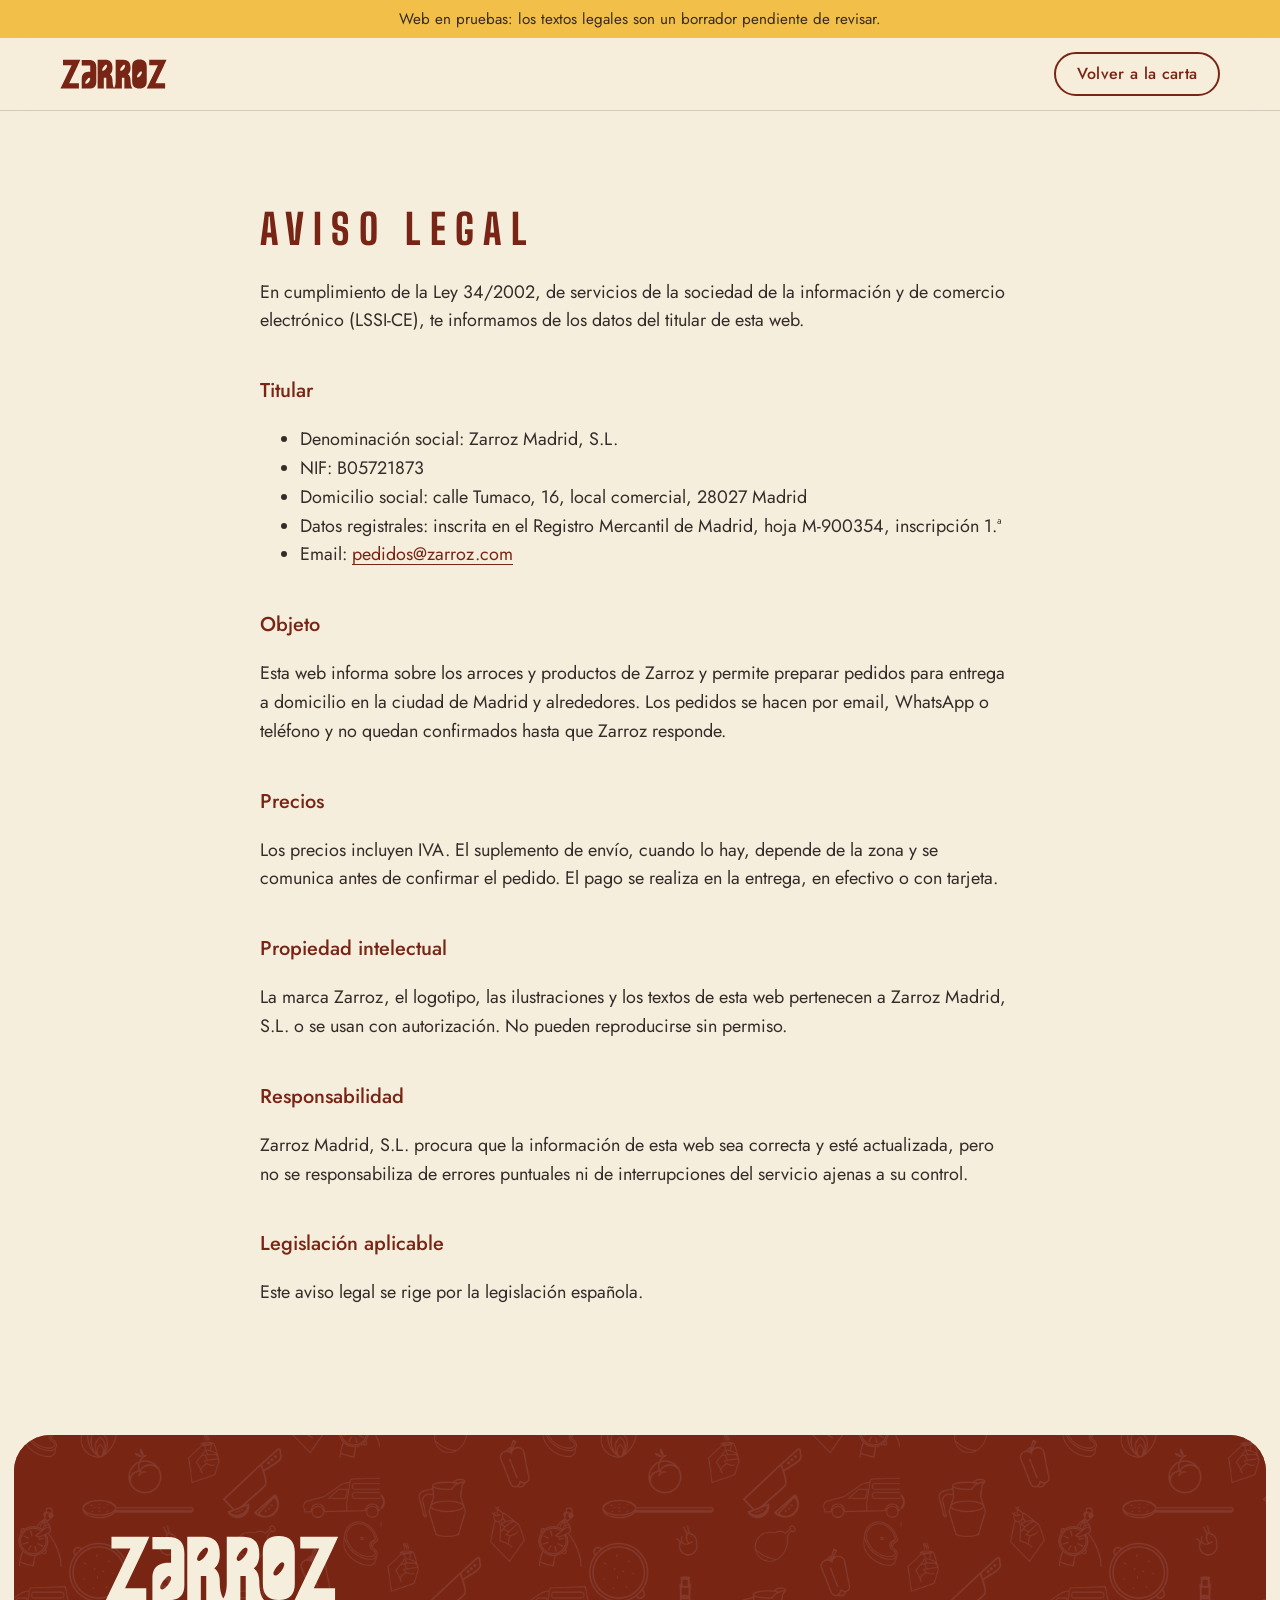
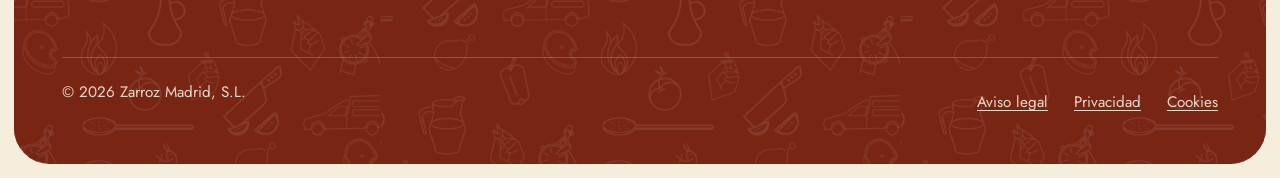
==== commit 8956af0e: "Revisión de textos y alioli junto a los arroces de marisco y la fideuà Co-Authored-By: Claude Opus 5" ====
--- a/aviso-legal.html
+++ b/aviso-legal.html
@@ -6,7 +6,7 @@
   <title>Aviso legal · Zarroz</title>
   <meta name="robots" content="noindex, nofollow">
   <link rel="icon" href="assets/img/favicon.svg" type="image/svg+xml">
-  <link rel="stylesheet" href="assets/css/styles.css?v=67">
+  <link rel="stylesheet" href="assets/css/styles.css?v=69">
 </head>
 <body>
   <div class="aviso-pruebas" data-pruebas hidden>Web en pruebas: los textos legales son un borrador pendiente de revisar.</div>
@@ -24,18 +24,18 @@
     <ul>
       <li>Denominación social: Zarroz Madrid, S.L.</li>
       <li>NIF: B05721873</li>
-      <li>Domicilio social: Calle Tumaco 16, local comercial, 28027 Madrid</li>
+      <li>Domicilio social: calle Tumaco, 16, local comercial, 28027 Madrid</li>
       <li>Datos registrales: inscrita en el Registro Mercantil de Madrid, hoja M-900354, inscripción 1.ª</li>
       <li>Email: <a href="mailto:pedidos@zarroz.com" data-email>pedidos@zarroz.com</a></li>
     </ul>
     <h2>Objeto</h2>
-    <p>Esta web informa sobre los arroces y productos de Zarroz y permite preparar pedidos para entrega a domicilio en la ciudad de Madrid. Los pedidos se envían por email o mensajería y no quedan confirmados hasta que Zarroz responde.</p>
+    <p>Esta web informa sobre los arroces y productos de Zarroz y permite preparar pedidos para entrega a domicilio en la ciudad de Madrid y alrededores. Los pedidos se hacen por email, WhatsApp o teléfono y no quedan confirmados hasta que Zarroz responde.</p>
     <h2>Precios</h2>
     <p>Los precios incluyen IVA. El suplemento de envío, cuando lo hay, depende de la zona y se comunica antes de confirmar el pedido. El pago se realiza en la entrega, en efectivo o con tarjeta.</p>
     <h2>Propiedad intelectual</h2>
-    <p>La marca Zarroz, el logotipo, las ilustraciones y los textos de esta web pertenecen a Zarroz Madrid SL o se usan con autorización. No pueden reproducirse sin permiso.</p>
+    <p>La marca Zarroz, el logotipo, las ilustraciones y los textos de esta web pertenecen a Zarroz Madrid, S.L. o se usan con autorización. No pueden reproducirse sin permiso.</p>
     <h2>Responsabilidad</h2>
-    <p>Zarroz Madrid SL procura que la información de esta web sea correcta y esté actualizada, pero no se responsabiliza de errores puntuales ni de interrupciones del servicio ajenas a su control.</p>
+    <p>Zarroz Madrid, S.L. procura que la información de esta web sea correcta y esté actualizada, pero no se responsabiliza de errores puntuales ni de interrupciones del servicio ajenas a su control.</p>
     <h2>Legislación aplicable</h2>
     <p>Este aviso legal se rige por la legislación española.</p>
   </div></main>
@@ -43,14 +43,14 @@
     <div class="contenedor">
       <img class="pie__logo" src="assets/img/logo-crema.svg" alt="Zarroz" width="240" height="66">
       <div class="pie__legal">
-        <p>© <span data-anio>2026</span> Zarroz Madrid SL</p>
+        <p>© <span data-anio>2026</span> Zarroz Madrid, S.L.</p>
         <a href="aviso-legal.html">Aviso legal</a>
         <a href="privacidad.html">Privacidad</a>
         <a href="cookies.html">Cookies</a>
       </div>
     </div>
   </footer>
-  <script src="assets/js/config.js?v=67"></script>
-  <script src="assets/js/app.js?v=67"></script>
+  <script src="assets/js/config.js?v=69"></script>
+  <script src="assets/js/app.js?v=69"></script>
 </body>
 </html>
--- a/assets/css/styles.css
+++ b/assets/css/styles.css
@@ -700,3 +700,7 @@
 .pedido__sugerencia-botones { display: flex; flex-wrap: wrap; gap: 8px; }
 .pedido__sugerencia-botones .boton { flex: 1 1 0; min-height: 44px; padding: .5em 1em; }
 .carta__pestanas { scroll-margin-top: 84px; }
+
+/* Extras al final de un apartado (alioli): separados del resto con una línea discontinua */
+.plato--extra { border-top: 1.5px dashed var(--linea); }
+.plato--extra .plato__nombre { font-size: 1rem; }
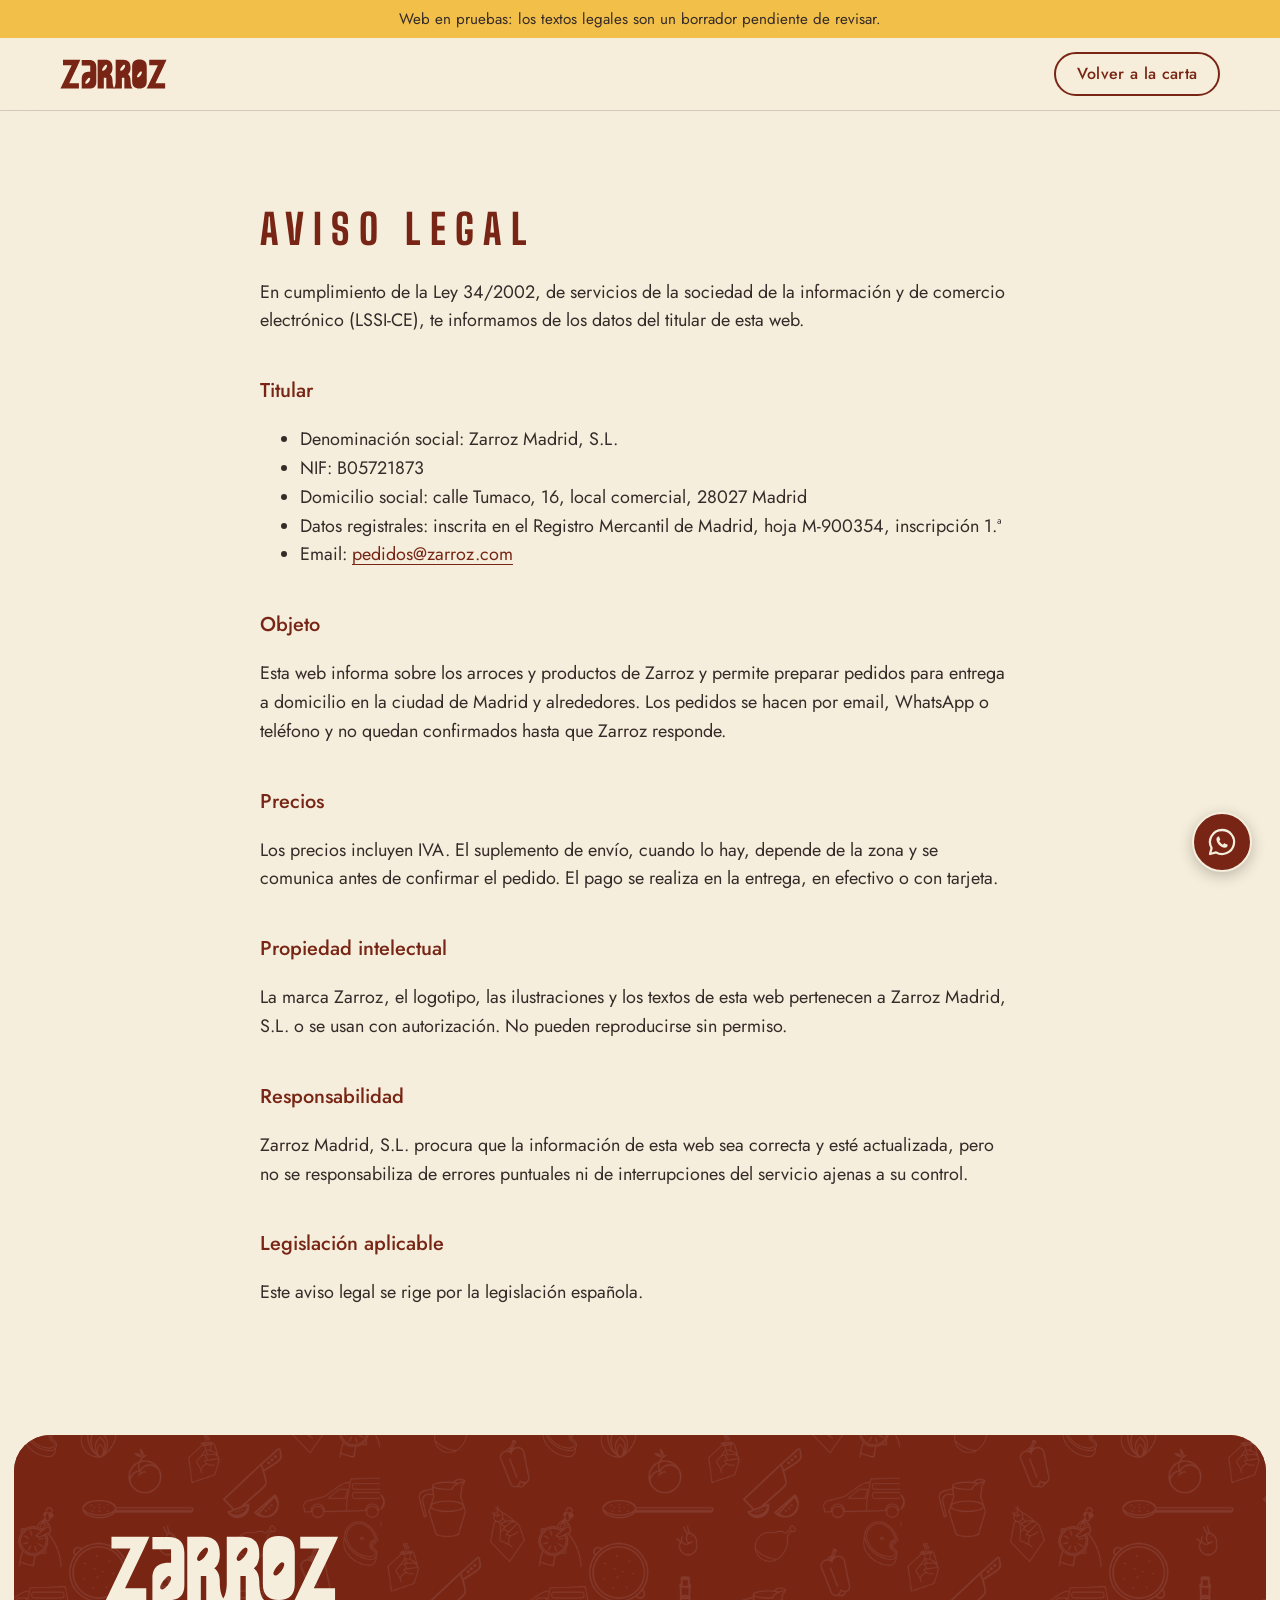
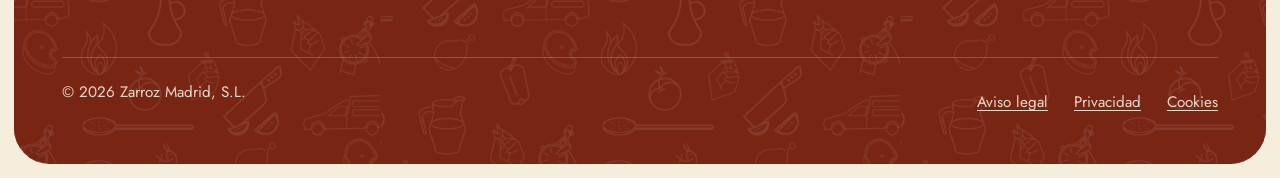
==== commit 8244031a: "Botón de WhatsApp siempre visible (rojo teja) Se oculta con los formularios de pedido y eventos en p" ====
--- a/aviso-legal.html
+++ b/aviso-legal.html
@@ -6,7 +6,7 @@
   <title>Aviso legal · Zarroz</title>
   <meta name="robots" content="noindex, nofollow">
   <link rel="icon" href="assets/img/favicon.svg" type="image/svg+xml">
-  <link rel="stylesheet" href="assets/css/styles.css?v=69">
+  <link rel="stylesheet" href="assets/css/styles.css?v=72">
 </head>
 <body>
   <div class="aviso-pruebas" data-pruebas hidden>Web en pruebas: los textos legales son un borrador pendiente de revisar.</div>
@@ -50,7 +50,7 @@
       </div>
     </div>
   </footer>
-  <script src="assets/js/config.js?v=69"></script>
-  <script src="assets/js/app.js?v=69"></script>
+  <script src="assets/js/config.js?v=72"></script>
+  <script src="assets/js/app.js?v=72"></script>
 </body>
 </html>
--- a/assets/css/styles.css
+++ b/assets/css/styles.css
@@ -615,7 +615,7 @@
 .redes-tira__fotos { margin-top: clamp(24px, 3vw, 40px); overflow: hidden; }
 .redes-tira__pista-fotos { display: flex; align-items: flex-start; gap: 14px; width: max-content; animation: redes-cinta 60s linear infinite; }
 /* Las fotos avanzan hacia la derecha (entran por la izquierda) */
-.redes-tira__pista-fotos { animation-direction: reverse; }
+
 .redes-tira__pista-fotos img { height: clamp(170px, 18vw, 240px); width: auto; border-radius: 6px; object-fit: cover; }
 .redes-tira__hueco { flex: none; display: grid; place-items: center; width: clamp(150px, 15vw, 210px); aspect-ratio: 1; border-radius: 6px; }
 .redes-tira__hueco .ilu { width: 70%; }
@@ -642,7 +642,7 @@
   #como-funciona { padding-bottom: 76px; }
   #carta { padding-bottom: 16px; }
 }
-@media (hover: hover) and (pointer: fine) { .redes-tira__fotos:hover .redes-tira__pista-fotos { animation-play-state: paused; } }
+
 
 /* Claim bajo el logo (portada y pie) */
 .portada__claim { margin: -.6em auto clamp(22px, 3.4vw, 34px); color: var(--crema); font-weight: 500; text-transform: uppercase; letter-spacing: .14em; font-size: clamp(.95rem, 1.7vw, 1.3rem); text-shadow: 0 1px 12px rgba(54, 43, 41, .6); }
@@ -654,7 +654,7 @@
   .historia__iconos .historia__isotipo { width: clamp(64px, 20vw, 90px); }
 }
 @media (max-width: 560px) { .portada__claim { font-size: .8rem; letter-spacing: .08em; } }
-@media (max-width: 420px) { .franja-lema { font-size: .72rem; letter-spacing: .06em; white-space: nowrap; } }
+@media (max-width: 420px) { .franja-lema { font-size: .8rem; letter-spacing: .06em; white-space: nowrap; } }
 .formatos__ilus { display: flex; align-items: flex-end; gap: 10px; margin-bottom: 14px; }
 .formatos__ilus .ilu { margin: 0; }
 
@@ -665,8 +665,7 @@
 .portada__fondo img { width: 100%; height: 100%; object-fit: cover; object-position: 50% 50%; }
 .portada > .portada__agua { position: absolute; inset: 0; width: 100%; height: 100%; z-index: 0; pointer-events: none; }
 
-/* La franja del lema repite la frase de la portada: en el móvil se quita para que la portada suba */
-@media (max-width: 759px) { .franja-lema { display: none; } }
+/* La franja del lema se ve también en el móvil (12-11-2026): la portada ya no repite el lema */
 
 /* Zonas de toque de al menos 44 px (lo que recomienda Apple para el dedo) */
 .contador button { width: 40px; height: 40px; }
@@ -704,3 +703,32 @@
 /* Extras al final de un apartado (alioli): separados del resto con una línea discontinua */
 .plato--extra { border-top: 1.5px dashed var(--linea); }
 .plato--extra .plato__nombre { font-size: 1rem; }
+
+/* Redes, como en La Martinuca (12-11-2026): el usuario de Instagram corre hacia la derecha
+   y las fotos avanzan hacia la izquierda de una en una (lo mueve app.js), alternando cuadradas y alargadas */
+.redes-tira__pista { animation-duration: 30s; animation-direction: reverse; }
+.redes-tira__pista-fotos { animation: none; align-items: flex-start; touch-action: pan-y; cursor: grab; user-select: none; -webkit-user-select: none; will-change: transform; }
+.redes-tira__pista-fotos:active { cursor: grabbing; }
+.redes-tira__pista-fotos .redes-tira__foto { flex: none; width: clamp(140px, 17vw, 240px); height: auto; aspect-ratio: 1; object-fit: cover; border-radius: 6px; -webkit-user-drag: none; pointer-events: none; }
+.redes-tira__pista-fotos .redes-tira__foto--alta { aspect-ratio: 2 / 3; }
+@media (prefers-reduced-motion: reduce) { .redes-tira__pista { animation-duration: 60s; } }
+
+/* Botón de WhatsApp siempre visible (16-11-2026). Lo crea app.js; color y mensaje en config.js */
+.wa-flotante {
+  position: fixed; z-index: 25;
+  right: calc(18px + env(safe-area-inset-right, 0px)); bottom: calc(18px + env(safe-area-inset-bottom, 0px));
+  width: 56px; height: 56px; border-radius: 50%;
+  display: grid; place-items: center;
+  border: 2px solid var(--crema);
+  box-shadow: 0 4px 14px rgba(54, 43, 41, .28);
+  transition: opacity .25s ease, transform .25s ease, background-color .2s ease;
+}
+.wa-flotante svg { width: 30px; height: 30px; }
+.wa-flotante--teja { background: var(--teja); color: var(--crema); }
+.wa-flotante--teja:hover { background: var(--teja-osc); color: var(--crema); }
+.wa-flotante--verde { background: #1f7a4d; color: #fff; }
+.wa-flotante--verde:hover { background: #17603c; color: #fff; }
+.wa-flotante--oculto { opacity: 0; transform: translateY(12px); pointer-events: none; visibility: hidden; transition: opacity .25s ease, transform .25s ease, visibility 0s .25s; }
+@media (min-width: 861px) { .wa-flotante { right: 28px; bottom: 28px; width: 60px; height: 60px; } .wa-flotante svg { width: 32px; height: 32px; } }
+@media (prefers-reduced-motion: reduce) { .wa-flotante { transition: opacity .2s ease; } .wa-flotante--oculto { transform: none; } }
+@media print { .wa-flotante { display: none; } }
